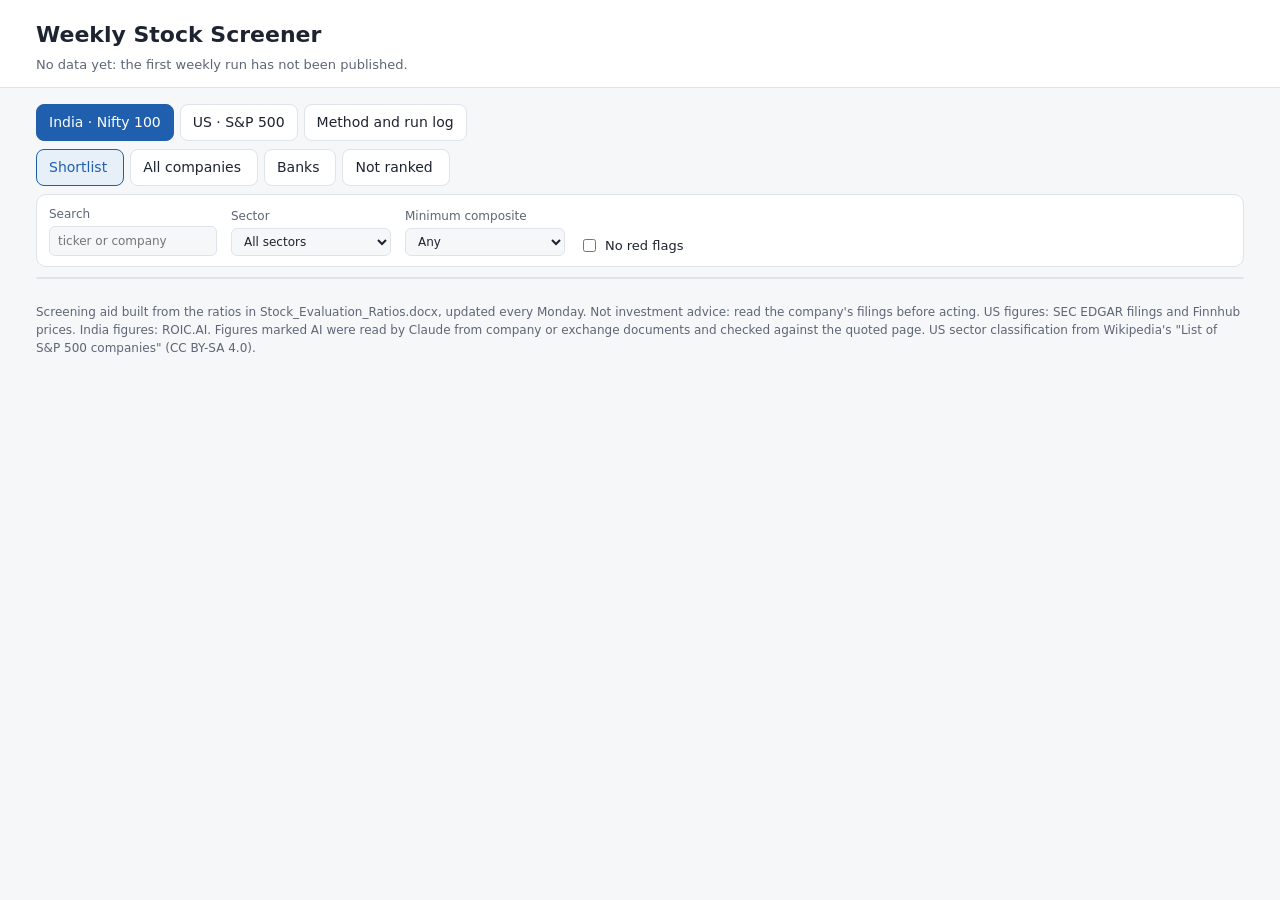
==== index.html @ a54b2414 "Dashboard 2026-11-10" ====
<!doctype html>
<html lang="en">
<head>
<meta charset="utf-8">
<meta name="viewport" content="width=device-width, initial-scale=1">
<meta name="robots" content="noindex, nofollow">
<meta http-equiv="Content-Security-Policy" content="default-src 'self'; script-src 'self'; style-src 'self'; img-src 'self' data:; connect-src 'self'; base-uri 'none'; form-action 'none'">
<title>Weekly Stock Screener</title>
<link rel="icon" href="data:,">
<link rel="stylesheet" href="style.css">
</head>
<body>
<header class="top">
  <div class="wrap">
    <h1>Weekly Stock Screener</h1>
    <p class="sub" id="meta">Loading…</p>
  </div>
</header>

<main class="wrap">
  <nav class="tabs" aria-label="Market">
    <button data-market="india" aria-selected="true">India · Nifty 100</button>
    <button data-market="us" aria-selected="false">US · S&amp;P 500</button>
    <button data-market="about" aria-selected="false">Method and run log</button>
  </nav>
  <nav class="tabs sub-tabs" id="views" aria-label="View">
    <button data-view="Shortlist" aria-selected="true">Shortlist <span class="count" data-count="Shortlist"></span></button>
    <button data-view="companies" aria-selected="false">All companies <span class="count" data-count="companies"></span></button>
    <button data-view="banks" aria-selected="false">Banks <span class="count" data-count="banks"></span></button>
    <button data-view="Insufficient data" aria-selected="false">Not ranked <span class="count" data-count="Insufficient data"></span></button>
  </nav>

  <section class="filters" id="filters" aria-label="Filters">
    <label>Search <input type="search" id="q" placeholder="ticker or company"></label>
    <label>Sector <select id="sector"><option value="">All sectors</option></select></label>
    <label>Minimum composite <select id="minscore">
      <option value="">Any</option><option value="5">5+</option><option value="6">6+</option>
      <option value="7">7+</option><option value="8">8+</option>
    </select></label>
    <label class="check"><input type="checkbox" id="noflags"> No red flags</label>
  </section>

  <p class="hint" id="hint"></p>
  <section id="detail" class="card detail" hidden></section>
  <div class="tablewrap" id="tablewrap"><table id="table"><thead></thead><tbody></tbody></table></div>
  <section id="about" hidden></section>
</main>

<footer class="wrap foot">
  Screening aid built from the ratios in Stock_Evaluation_Ratios.docx, updated every Monday. Not investment advice:
  read the company's filings before acting. US figures: SEC EDGAR filings and Finnhub prices. India figures: ROIC.AI.
  Figures marked AI were read by Claude from company or exchange documents and checked against the quoted page.
  US sector classification from Wikipedia's "List of S&amp;P 500 companies" (CC BY-SA 4.0).
</footer>
<script src="app.js"></script>
</body>
</html>
---- style.css ----
:root {
  --bg: #f6f7f9; --panel: #ffffff; --text: #1d2330; --muted: #5d6676; --line: #dfe3ea; --band: #f2f5fa;
  --accent: #1f5fae; --accent-soft: #e7eff9; --good: #0f7b4b; --good-soft: #e3f4ec;
  --warn: #9a4a00; --warn-soft: #fdf0e1; --bad: #b3261e; --bad-soft: #fbe7e6; --mid-soft: #fff6d6;
}
@media (prefers-color-scheme: dark) {
  :root {
    --bg: #12151b; --panel: #1b1f27; --text: #e6e9ef; --muted: #9aa3b2; --line: #2c323d; --band: #20252f;
    --accent: #7fb0ff; --accent-soft: #1f2d44; --good: #6fd3a6; --good-soft: #17322a;
    --warn: #f0b36a; --warn-soft: #3a2a17; --bad: #ff8a80; --bad-soft: #3a1d1b; --mid-soft: #3a3417;
  }
}
* { box-sizing: border-box; }
[hidden] { display: none !important; }
a { color: var(--accent); }
body { margin: 0; background: var(--bg); color: var(--text); font: 14px/1.5 system-ui, -apple-system, "Segoe UI", Roboto, sans-serif; }
.wrap { max-width: 1240px; margin: 0 auto; padding: 0 16px; }
.top { background: var(--panel); border-bottom: 1px solid var(--line); padding: 18px 0 12px; }
h1 { margin: 0; font-size: 22px; }
h2 { font-size: 17px; margin: 18px 0 8px; }
h3 { font-size: 15px; margin: 14px 0 6px; }
.sub { margin: 4px 0 0; color: var(--muted); font-size: 13px; }
.tabs { display: flex; gap: 6px; flex-wrap: wrap; margin: 16px 0 8px; }
.sub-tabs { margin-top: 0; }
.tabs button { border: 1px solid var(--line); background: var(--panel); color: var(--text); padding: 7px 12px; border-radius: 8px; cursor: pointer; font: inherit; }
.tabs button[aria-selected="true"] { background: var(--accent); border-color: var(--accent); color: #fff; }
.sub-tabs button[aria-selected="true"] { background: var(--accent-soft); color: var(--accent); border-color: var(--accent); }
.count { opacity: 0.8; font-size: 12px; margin-left: 4px; }
.filters { display: flex; flex-wrap: wrap; gap: 10px 14px; align-items: end; background: var(--panel); border: 1px solid var(--line); border-radius: 10px; padding: 10px 12px; }
.filters label { display: flex; flex-direction: column; font-size: 12px; color: var(--muted); gap: 3px; }
.filters label.check { flex-direction: row; align-items: center; gap: 6px; font-size: 13px; color: var(--text); }
.filters input[type="search"], .filters select { font: inherit; padding: 5px 8px; border: 1px solid var(--line); border-radius: 6px; background: var(--bg); color: var(--text); min-width: 160px; }
.dl { margin-left: auto; font-size: 13px; padding: 6px 12px; border: 1px solid var(--accent); border-radius: 6px; text-decoration: none; }
.hint { color: var(--muted); font-size: 13px; margin: 10px 2px; }
.tablewrap { overflow-x: auto; background: var(--panel); border: 1px solid var(--line); border-radius: 10px; }
table { border-collapse: collapse; width: 100%; font-size: 13px; }
th, td { padding: 6px 8px; border-bottom: 1px solid var(--line); text-align: left; white-space: nowrap; }
th { position: sticky; top: 0; background: var(--accent-soft); cursor: pointer; user-select: none; font-weight: 600; }
th.num, td.num { text-align: right; }
tbody tr:nth-child(even) { background: var(--band); }
tbody tr { cursor: pointer; }
tbody tr:hover { outline: 2px solid var(--accent-soft); }
tbody tr.short td:first-child { border-left: 4px solid var(--good); }
td.flags { white-space: normal; min-width: 180px; color: var(--warn); font-size: 12px; }
.sc { display: inline-block; min-width: 38px; text-align: center; padding: 1px 6px; border-radius: 5px; font-variant-numeric: tabular-nums; }
.sc.hi { background: var(--good-soft); color: var(--good); }
.sc.md { background: var(--mid-soft); }
.sc.lo { background: var(--bad-soft); color: var(--bad); }
.up { color: var(--good); } .down { color: var(--bad); }
.card { background: var(--panel); border: 1px solid var(--line); border-radius: 10px; padding: 14px 16px; margin: 14px 0; }
.detail .close { float: right; font: inherit; border: 1px solid var(--line); background: var(--bg); color: var(--text); border-radius: 6px; padding: 3px 10px; cursor: pointer; }
.facts { color: var(--muted); font-size: 13px; margin: 2px 0 8px; }
.secgrid { display: flex; flex-wrap: wrap; gap: 8px; margin: 8px 0; }
.secbox { background: var(--band); border-radius: 8px; padding: 6px 10px; font-size: 13px; }
.badge { font-size: 11px; padding: 2px 7px; border-radius: 99px; background: var(--accent-soft); color: var(--accent); margin-left: 6px; }
.badge.ok { background: var(--good-soft); color: var(--good); }
.badge.warnb { background: var(--warn-soft); color: var(--warn); }
.ev { font-size: 13px; margin: 4px 0; }
.ev .q { color: var(--muted); }
.muted { color: var(--muted); }
.about p, .about li { max-width: 900px; }
.foot { color: var(--muted); font-size: 12px; padding: 24px 16px 40px; }
@media (max-width: 640px) { .filters label { width: 100%; } .filters input[type="search"], .filters select { width: 100%; } .dl { margin-left: 0; } }
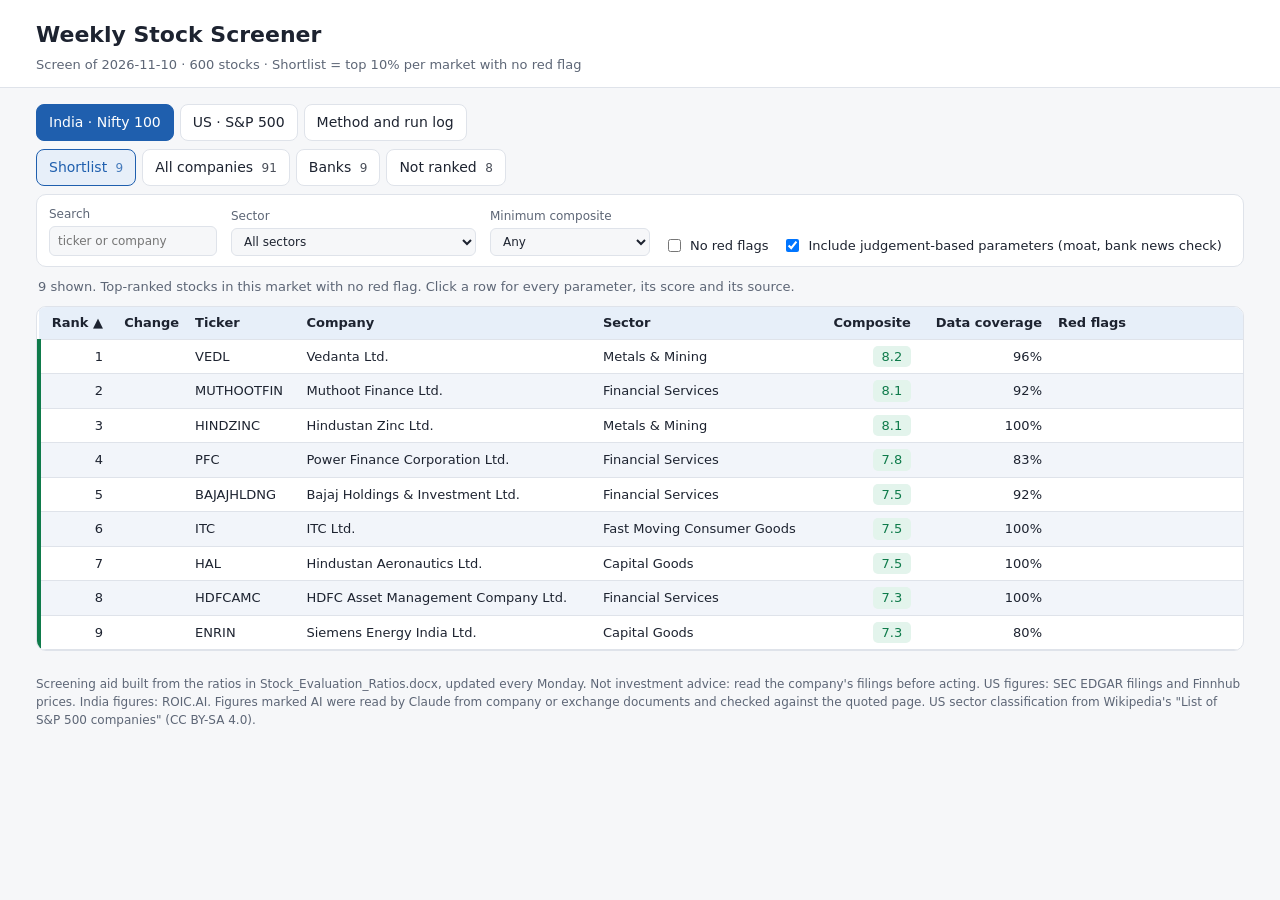
==== commit 4661366d: "Dashboard 2026-11-10" ====
--- a/index.html
+++ b/index.html
@@ -38,6 +38,7 @@
       <option value="7">7+</option><option value="8">8+</option>
     </select></label>
     <label class="check"><input type="checkbox" id="noflags"> No red flags</label>
+    <label class="check" title="Economic moat and the bank news check are judgements made by AI, not measured numbers. Switch off to rank on measured and reported figures only."><input type="checkbox" id="subj" checked> Include judgement-based parameters (moat, bank news check)</label>
   </section>
 
   <p class="hint" id="hint"></p>
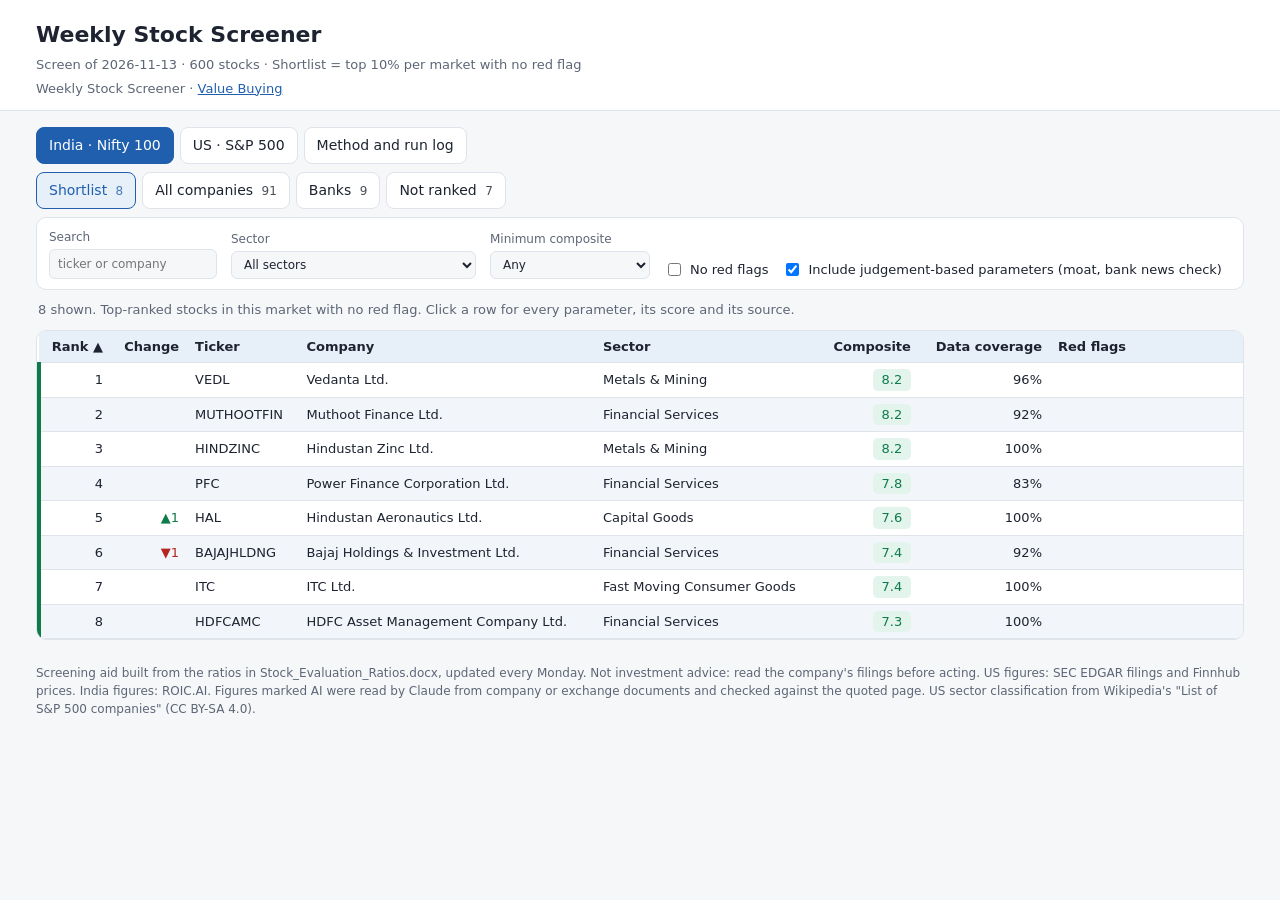
==== commit 2a3dc6f7: "Dashboard 2026-11-13" ====
--- a/index.html
+++ b/index.html
@@ -14,6 +14,7 @@
   <div class="wrap">
     <h1>Weekly Stock Screener</h1>
     <p class="sub" id="meta">Loading…</p>
+    <p class="sub">Weekly Stock Screener · <a href="value/">Value Buying</a></p>
   </div>
 </header>
 
